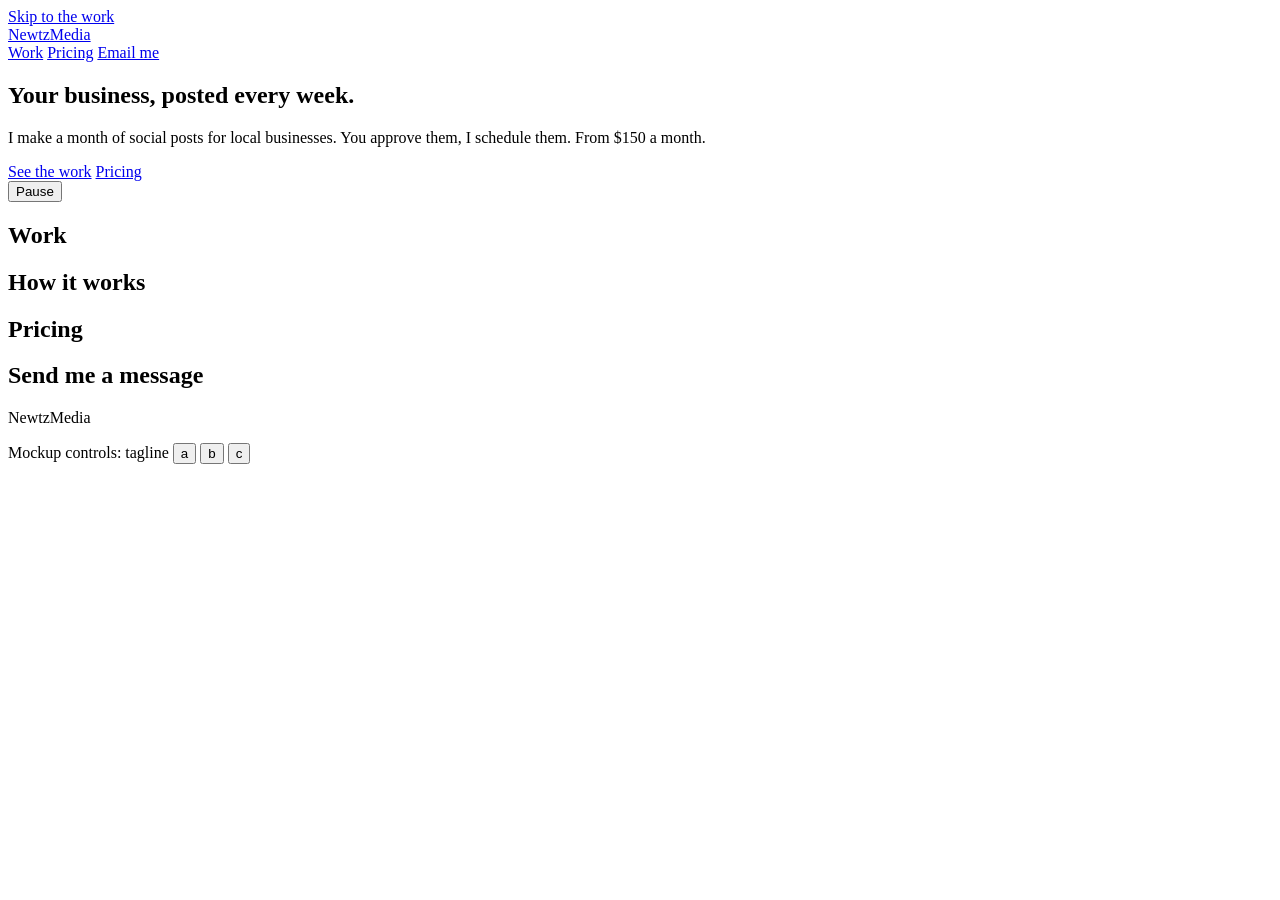
==== mockups/interactive.html @ 49160fe7 "Add the two page skeletons with shared mount points Same sections, hooks and scripts in both; only t" ====
<!doctype html>
<html lang="en" data-style="interactive">
<head>
<meta charset="utf-8">
<meta name="viewport" content="width=device-width, initial-scale=1">
<title>NewtzMedia</title>
<meta name="description" content="Social media posts for local businesses, for a monthly fee.">
<link rel="preconnect" href="https://fonts.googleapis.com">
<link rel="preconnect" href="https://fonts.gstatic.com" crossorigin>
<link href="https://fonts.googleapis.com/css2?family=Gabarito:wght@500;800&family=Figtree:wght@400;500;600&display=swap" rel="stylesheet">
<link rel="stylesheet" href="posts.css">
<link rel="stylesheet" href="interactive.css">
</head>
<body>
<a class="skip" href="#work">Skip to the work</a>

<header class="band" id="top">
  <div class="site-head">
    <a class="wordmark" href="#top">NewtzMedia</a>
    <nav aria-label="Site">
      <a href="#work">Work</a>
      <a href="#pricing">Pricing</a>
      <a class="btn" href="#contact">Email me</a>
    </nav>
  </div>

  <section class="hero" aria-labelledby="headline">
    <h1 id="headline" data-mount="headline">Your business, posted every week.</h1>
    <p class="subline" data-mount="subline">I make a month of social posts for local businesses. You approve them, I schedule them. From $150 a month.</p>
    <div class="hero__actions">
      <a class="btn" href="#work">See the work</a>
      <a class="btn btn--ghost" href="#pricing">Pricing</a>
    </div>

    <div class="hero__demo" data-hero>
      <div class="frame-card">
        <div class="phone">
          <div class="phone__screen" id="hero-panel" role="tabpanel" data-hero-frame></div>
        </div>
      </div>
      <div class="hero__pills" role="tablist" aria-label="Example customer" data-hero-pills></div>
      <button class="hero__toggle" type="button" data-hero-toggle>Pause</button>
    </div>
  </section>
</header>

<main>
  <section class="work" id="work" aria-labelledby="work-h" data-reveal>
    <h2 id="work-h">Work</h2>
    <div class="tabs tabs--customer" role="tablist" aria-label="Customer" data-customer-tabs></div>
    <div class="tabs tabs--platform" role="tablist" aria-label="Platform" data-platform-tabs></div>
    <div class="gallery" id="gallery" role="tabpanel"></div>
    <noscript><p>The sample posts need JavaScript to display. Email hello@newtzmedia.example and I will send them directly.</p></noscript>
  </section>

  <section class="how" id="how" aria-labelledby="how-h" data-reveal>
    <h2 id="how-h">How it works</h2>
    <ol class="steps" data-mount="steps"></ol>
  </section>

  <section class="pricing" id="pricing" aria-labelledby="pricing-h" data-reveal>
    <h2 id="pricing-h">Pricing</h2>
    <div class="tiers" data-mount="tiers"></div>
  </section>

  <section class="contact" id="contact" aria-labelledby="contact-h" data-reveal>
    <h2 id="contact-h">Send me a message</h2>
    <div data-mount="contact"></div>
  </section>
</main>

<footer class="site-foot">
  <span class="wordmark">NewtzMedia</span>
  <p data-mount="footer"></p>
</footer>

<dialog class="lightbox" data-lightbox aria-label="Post, larger">
  <button class="lightbox__close" type="button" data-close>Close</button>
  <div class="lightbox__body" data-lightbox-body></div>
</dialog>

<aside class="mock-controls" aria-label="Mockup controls">
  <span>Mockup controls: tagline</span>
  <button type="button" data-tagline="a" aria-pressed="true">a</button>
  <button type="button" data-tagline="b" aria-pressed="false">b</button>
  <button type="button" data-tagline="c" aria-pressed="false">c</button>
</aside>

<script src="content.js"></script>
<script src="logic.js"></script>
<script src="behavior.js"></script>
</body>
</html>
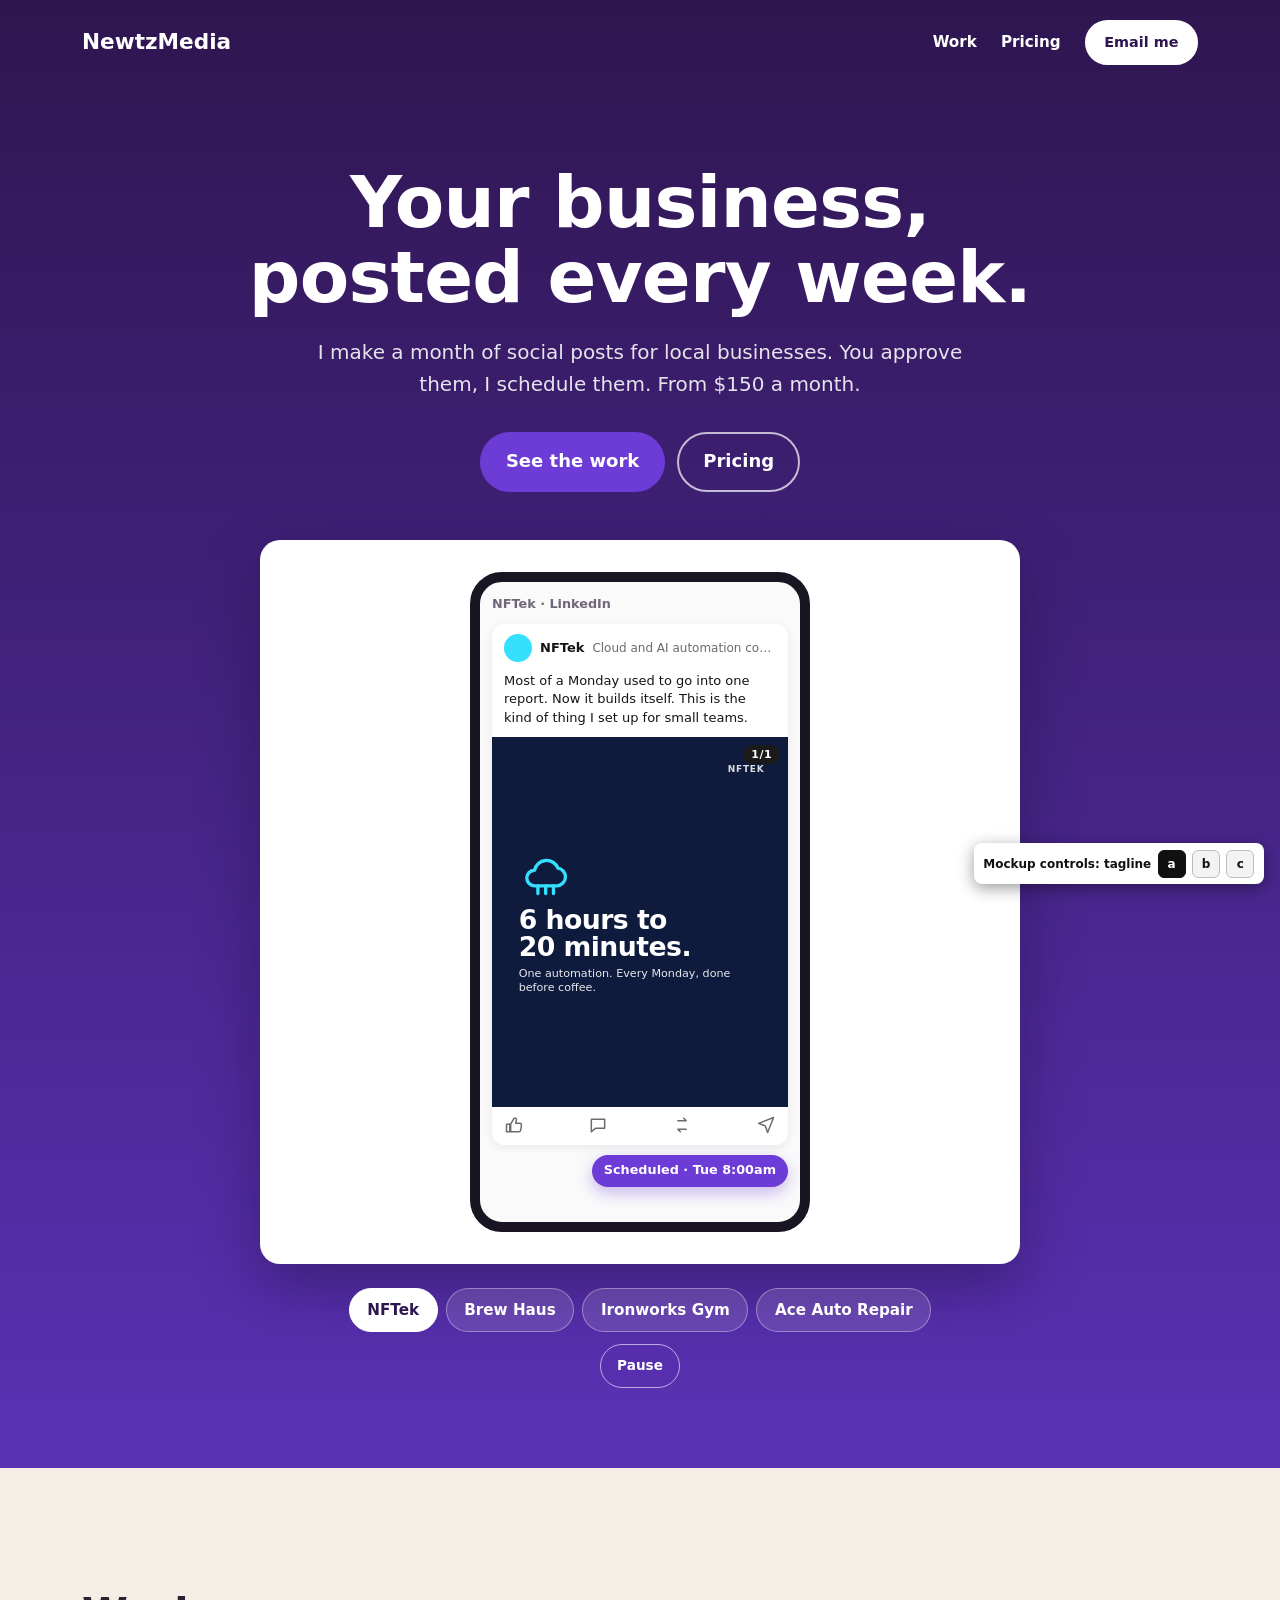
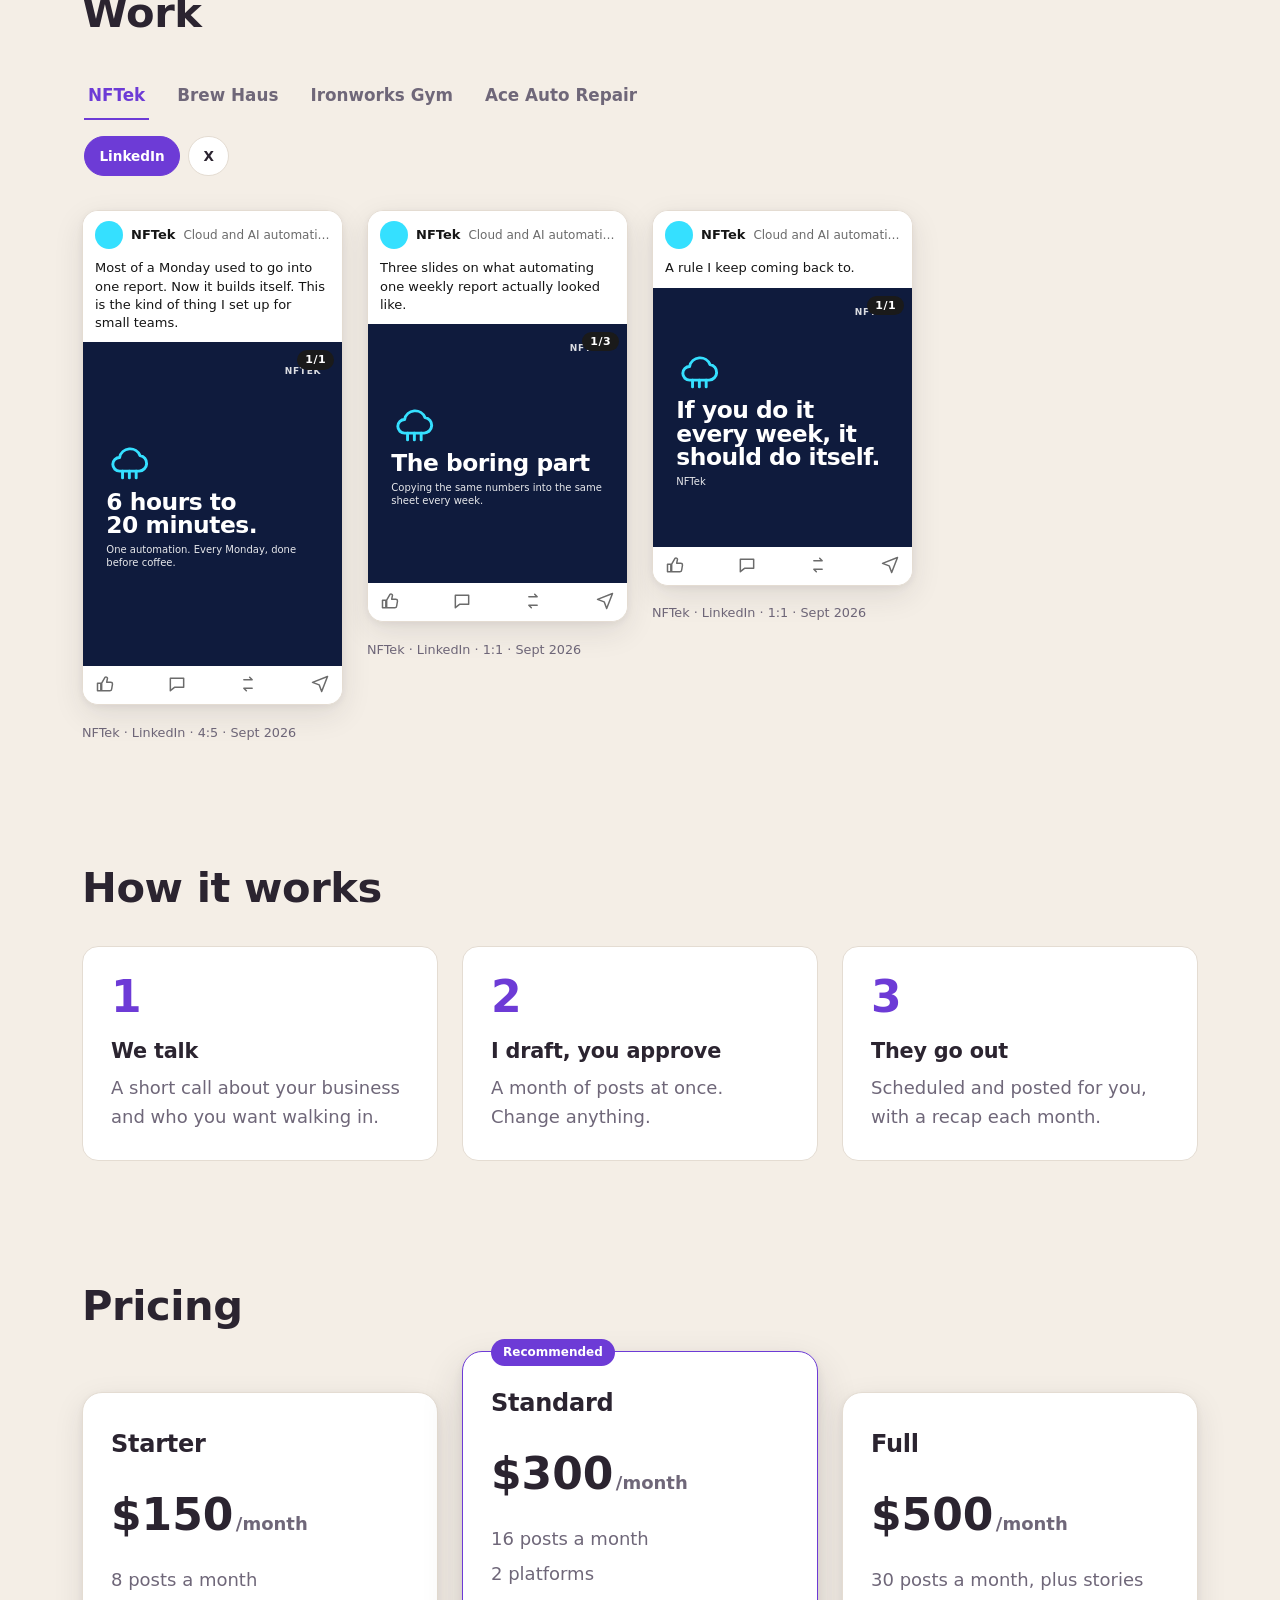
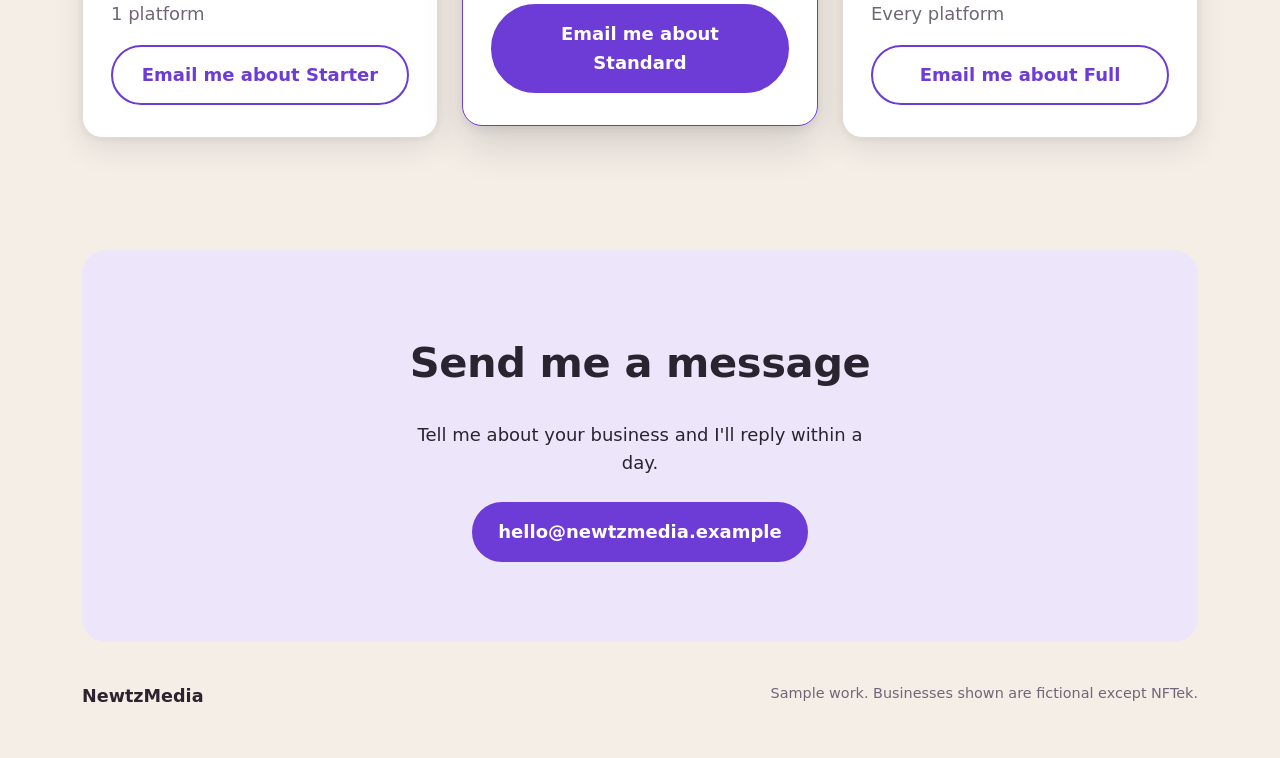
==== commit d9640937: "Apply Web Interface Guidelines review fixes and document how to view Co-Authored-By: Claude Fable 5." ====
--- a/mockups/interactive.html
+++ b/mockups/interactive.html
@@ -5,6 +5,7 @@
 <meta name="viewport" content="width=device-width, initial-scale=1">
 <title>NewtzMedia</title>
 <meta name="description" content="Social media posts for local businesses, for a monthly fee.">
+<meta name="theme-color" content="#2E1650">
 <link rel="preconnect" href="https://fonts.googleapis.com">
 <link rel="preconnect" href="https://fonts.gstatic.com" crossorigin>
 <link href="https://fonts.googleapis.com/css2?family=Gabarito:wght@500;800&family=Figtree:wght@400;500;600&display=swap" rel="stylesheet">
@@ -16,7 +17,7 @@
 
 <header class="band" id="top">
   <div class="site-head">
-    <a class="wordmark" href="#top">NewtzMedia</a>
+    <a class="wordmark" href="#top" translate="no">NewtzMedia</a>
     <nav aria-label="Site">
       <a href="#work">Work</a>
       <a href="#pricing">Pricing</a>
@@ -70,7 +71,7 @@
 </main>
 
 <footer class="site-foot">
-  <span class="wordmark">NewtzMedia</span>
+  <span class="wordmark" translate="no">NewtzMedia</span>
   <p data-mount="footer"></p>
 </footer>
 
--- a/mockups/posts.css
+++ b/mockups/posts.css
@@ -0,0 +1,90 @@
+/* posts.css - everything INSIDE a post: the platform chrome and the artwork.
+   Identical in both mockups. minimal.css and interactive.css never target
+   these classes (tests/pages.test.js enforces it). */
+
+/* ---- platform chrome: a real phone shows this in the system font ---- */
+.post {
+  --post-bg: #ffffff;
+  --post-ink: #151515;
+  --post-muted: #6b6b6b;
+  --post-line: #e6e6e6;
+  font-family: system-ui, -apple-system, "Segoe UI", Roboto, sans-serif;
+  font-size: 13px;
+  line-height: 1.4;
+  color: var(--post-ink);
+  background: var(--post-bg);
+  border-radius: 12px;
+  overflow: hidden;
+  text-align: left;
+}
+.post__head { display: flex; align-items: center; gap: 8px; padding: 10px 12px; }
+.post__avatar { width: 28px; height: 28px; border-radius: 50%; background: var(--av, #999); flex: none; }
+.post__name { font-weight: 600; white-space: nowrap; }
+.post__meta { color: var(--post-muted); font-size: 12px; overflow: hidden; text-overflow: ellipsis; white-space: nowrap; min-width: 0; }
+.post__text, .post__caption { margin: 0; padding: 0 12px 10px; }
+.post__caption strong { font-weight: 600; }
+.post__tags { color: #3a5fa8; }
+.post__actions { display: flex; gap: 14px; padding: 8px 12px 2px; color: var(--post-ink); }
+.post__icon { width: 20px; height: 20px; display: inline-block; }
+.post__icon svg { width: 100%; height: 100%; display: block; }
+.post--x .post__actions, .post--linkedin .post__actions {
+  color: var(--post-muted); justify-content: space-between; padding: 8px 12px 10px;
+}
+.post__linkcard { display: grid; gap: 2px; padding: 10px 12px; background: #f0f2f5; border-top: 1px solid var(--post-line); }
+.post__domain { font-size: 11px; letter-spacing: .04em; text-transform: uppercase; color: var(--post-muted); }
+.post__linktitle { font-weight: 600; }
+.post__btn { justify-self: start; margin-top: 6px; padding: 5px 10px; border-radius: 6px; background: #e4e6eb; font-weight: 600; font-size: 12px; }
+.post__doc { position: relative; }
+.post__pages, .post__story {
+  position: absolute; padding: 2px 8px; border-radius: 999px;
+  background: #1a1a1a; color: #fff; font-size: 11px; font-weight: 600; letter-spacing: .04em;
+}
+.post__pages { top: 8px; right: 8px; }
+.post__story { top: 10px; left: 10px; text-transform: uppercase; }
+
+/* ---- frames: the box the artwork sits in, at the ratio the platform shows ---- */
+.post__frame {
+  position: relative; overflow: hidden;
+  display: grid; place-items: center;
+  background: var(--art-bg);
+}
+.post__frame--4x5 { aspect-ratio: 4 / 5; }
+.post__frame--1x1 { aspect-ratio: 1; }
+.post__frame--9x16 { aspect-ratio: 9 / 16; }
+.post__frame--16x9 { aspect-ratio: 16 / 9; }
+.post--x .post__frame { margin: 0 12px 4px; border-radius: 12px; border: 1px solid var(--post-line); }
+
+/* ---- artwork: the same in both mockups and on every platform ---- */
+.art {
+  position: relative; width: 100%; height: 100%; box-sizing: border-box; padding: 9%;
+  display: flex; flex-direction: column; justify-content: center; gap: .45em;
+  background: var(--art-bg); color: var(--art-ink);
+  font-family: "Gabarito", system-ui, sans-serif;
+  container-type: inline-size;
+}
+/* X shows 16:9: keep the native ratio and let the same color fill the sides */
+.post__frame--16x9 .art { width: auto; height: 100%; aspect-ratio: 4 / 5; }
+.post__frame--16x9 .art--1x1 { aspect-ratio: 1; }
+.art__brand {
+  position: absolute; top: 7%; right: 8%;
+  font-size: clamp(9px, 3.6cqw, 13px); font-weight: 800; letter-spacing: .08em; text-transform: uppercase;
+  color: var(--art-ink); opacity: .85;
+}
+.art__motif { width: 22%; max-width: 72px; color: var(--art-accent); }
+.art__motif svg { display: block; width: 100%; height: auto; }
+.art__headline { margin: 0; font-weight: 800; font-size: clamp(16px, 11cqw, 44px); line-height: 1; letter-spacing: -.02em; text-wrap: balance; }
+.art__sub { margin: 0; font-weight: 500; font-size: clamp(10px, 4.6cqw, 16px); line-height: 1.3; opacity: .9; }
+.art--9x16 .art__headline { font-size: clamp(16px, 12cqw, 40px); }
+
+/* ---- mockup controls strip: not part of either design ---- */
+.mock-controls {
+  position: fixed; right: 1rem; bottom: 1rem; z-index: 20;
+  display: flex; gap: .4rem; align-items: center; padding: .4rem .6rem;
+  border-radius: 8px; background: #fff; color: #111;
+  font: 600 .75rem/1 system-ui, sans-serif; box-shadow: 0 4px 16px rgba(0, 0, 0, .4);
+}
+.mock-controls button {
+  font: inherit; min-width: 28px; height: 28px; border: 1px solid #bbb; border-radius: 6px;
+  background: #f3f3f3; color: #111; cursor: pointer;
+}
+.mock-controls button[aria-pressed="true"] { background: #111; color: #fff; border-color: #111; }
--- a/mockups/interactive.css
+++ b/mockups/interactive.css
@@ -0,0 +1,165 @@
+/* interactive.css - Style 2. Tokens, the purple band, the phone demo, pills,
+   the schedule chip signature, motion. Nothing inside .post. */
+:root {
+  color-scheme: light;
+  --linen: #F4EEE6;
+  --white: #FFFFFF;
+  --cocoa: #2B2430;
+  --muted: #6F6779;
+  --line: #E4DCD2;
+  --grape: #6D3BD6;
+  --aubergine: #2E1650;
+  --violet-2: #5A31B5;
+  --lilac: #EDE6FA;
+  --display: "Gabarito", system-ui, sans-serif;
+  --body: "Figtree", system-ui, sans-serif;
+  --swap-ms: 350;
+  --ease: cubic-bezier(.2, .7, .2, 1);
+  --step-0: clamp(1rem, 0.95rem + 0.3vw, 1.125rem);
+  --wrap: 1180px;
+  --pad: clamp(1rem, 4vw, 2rem);
+  --shadow: 0 10px 30px rgba(43, 36, 48, .10), 0 2px 6px rgba(43, 36, 48, .06);
+  --shadow-lift: 0 18px 40px rgba(43, 36, 48, .16), 0 4px 10px rgba(43, 36, 48, .08);
+}
+* { box-sizing: border-box; }
+button, .btn { touch-action: manipulation; }
+html { scroll-behavior: smooth; }
+html.reduced-motion { scroll-behavior: auto; }
+body { margin: 0; background: var(--linen); color: var(--cocoa); font-family: var(--body); font-size: var(--step-0); line-height: 1.6; -webkit-font-smoothing: antialiased; }
+a { color: var(--grape); }
+h1, h2, h3 { font-family: var(--display); font-weight: 800; margin: 0; letter-spacing: -.01em; text-wrap: balance; }
+p { margin: 0; }
+:focus-visible { outline: 2px solid var(--grape); outline-offset: 2px; }
+.band :focus-visible { outline-color: #fff; }
+.skip { position: absolute; left: 1rem; top: -3rem; padding: .5rem .75rem; background: var(--white); color: var(--cocoa); border-radius: 4px; z-index: 10; }
+.skip:focus { top: 1rem; }
+
+/* the purple band: header plus hero, like the reference */
+.band { background: linear-gradient(180deg, var(--aubergine) 0%, var(--violet-2) 100%); color: #fff; }
+.site-head { display: flex; justify-content: space-between; align-items: center; max-width: var(--wrap); margin: 0 auto; padding: 1.25rem var(--pad); }
+.wordmark { font-family: var(--display); font-weight: 800; font-size: 1.35rem; color: inherit; text-decoration: none; }
+.site-head nav { display: flex; gap: 1.5rem; align-items: center; }
+.site-head nav a { color: inherit; text-decoration: none; font-weight: 600; font-size: .95rem; padding: .5rem 0; }
+.btn { display: inline-block; padding: .85rem 1.5rem; border-radius: 999px; background: var(--grape); color: #fff; font-weight: 600; text-decoration: none; border: 2px solid var(--grape); transition: transform 150ms ease; }
+.btn:hover { transform: translateY(-1px); box-shadow: var(--shadow); }
+.btn--ghost { background: transparent; color: #fff; border-color: rgba(255, 255, 255, .7); }
+.site-head nav .btn { padding: .55rem 1.1rem; font-size: .9rem; background: #fff; color: var(--aubergine); border-color: #fff; }
+
+.hero { max-width: var(--wrap); margin: 0 auto; padding: clamp(2.5rem, 7vw, 5rem) var(--pad) clamp(3rem, 7vw, 5rem); text-align: center; }
+.hero h1 { font-size: clamp(2.4rem, 6vw, 4.5rem); line-height: 1.05; max-width: 18ch; margin: 0 auto; }
+.subline { max-width: 52ch; margin: 1.25rem auto 0; font-size: clamp(1.05rem, 1rem + .4vw, 1.25rem); color: rgba(255, 255, 255, .88); }
+.hero__actions { display: flex; gap: .75rem; justify-content: center; flex-wrap: wrap; margin-top: 2rem; }
+
+/* hero demo: a white framed card holding a phone-shaped feed */
+.hero__demo { margin: 3rem auto 0; max-width: 760px; }
+.frame-card { background: var(--white); border-radius: 20px; box-shadow: 0 24px 60px rgba(20, 8, 40, .35); padding: clamp(1rem, 3vw, 2rem); display: grid; place-items: center; }
+.phone { width: min(100%, 340px); border: 10px solid #1a1523; border-radius: 32px; background: #fafafa; overflow: hidden; }
+.phone__screen { position: relative; height: 640px; overflow: hidden; padding: 12px; color: var(--cocoa); transition: opacity 150ms ease; }
+.phone__screen.is-leaving { opacity: 0; }
+.hero-post { display: grid; gap: 10px; animation: slide-in 350ms var(--ease) backwards; }
+.hero-post__label { font-size: .8rem; font-weight: 600; color: var(--muted); text-align: left; }
+.hero-post .post { box-shadow: 0 2px 10px rgba(0, 0, 0, .08); }
+/* signature: the schedule chip pops in after the post lands */
+.chip { justify-self: end; padding: .35rem .75rem; border-radius: 999px; background: var(--grape); color: #fff; font-size: .8rem; font-weight: 600; box-shadow: 0 6px 16px rgba(109, 59, 214, .35); animation: pop-in 300ms var(--ease) 200ms backwards; }
+@keyframes slide-in { from { opacity: 0; transform: translateX(24px); } to { opacity: 1; transform: none; } }
+@keyframes pop-in { from { opacity: 0; transform: scale(.8); } to { opacity: 1; transform: none; } }
+.hero__pills { display: flex; gap: .5rem; justify-content: center; flex-wrap: wrap; margin-top: 1.5rem; }
+.hero__toggle { margin-top: .75rem; appearance: none; background: transparent; border: 1px solid rgba(255, 255, 255, .6); color: #fff; font: inherit; font-size: .85rem; font-weight: 600; padding: .45rem 1rem; border-radius: 999px; cursor: pointer; min-height: 44px; }
+.hero__toggle:hover { background: rgba(255, 255, 255, .12); }
+html.reduced-motion .hero__toggle { display: none; }
+html.reduced-motion .hero-post, html.reduced-motion .chip { animation: none; }
+html.reduced-motion .phone__screen { transition: none; }
+
+/* pills and tabs */
+.tab { appearance: none; font: inherit; font-weight: 600; font-size: .95rem; padding: .55rem 1.1rem; min-height: 44px; border-radius: 999px; border: 1px solid var(--line); background: var(--white); color: var(--cocoa); cursor: pointer; white-space: nowrap; }
+.tab:hover { background: var(--lilac); }
+.tab[aria-selected="true"] { background: var(--grape); color: #fff; border-color: var(--grape); }
+.hero__pills .tab { border-color: rgba(255, 255, 255, .35); background: rgba(255, 255, 255, .12); color: #fff; }
+.hero__pills .tab:hover { background: rgba(255, 255, 255, .22); }
+.hero__pills .tab[aria-selected="true"] { background: #fff; color: var(--aubergine); border-color: #fff; }
+
+main { max-width: var(--wrap); margin: 0 auto; padding: 0 var(--pad); }
+section { padding-top: clamp(4rem, 9vw, 7rem); }
+h2 { font-size: clamp(1.8rem, 3.5vw, 2.6rem); margin-bottom: 1.5rem; }
+
+/* work: customer tabs as underlined text, platform tabs as pills, white cards */
+.tabs { display: flex; gap: .5rem; overflow-x: auto; scrollbar-width: none; padding: 2px; }
+.tabs::-webkit-scrollbar { display: none; }
+.tabs--customer { gap: 1.5rem; }
+.tabs--customer .tab { border: 0; border-bottom: 2px solid transparent; border-radius: 0; background: none; padding: .6rem .25rem; font-size: 1.05rem; color: var(--muted); }
+.tabs--customer .tab:hover { color: var(--cocoa); background: none; }
+.tabs--customer .tab[aria-selected="true"] { color: var(--grape); border-bottom-color: var(--grape); background: none; }
+.tabs--platform { margin-top: .75rem; margin-bottom: 2rem; }
+.tabs--platform .tab { font-size: .85rem; padding: .4rem .9rem; min-height: 40px; }
+
+.gallery { display: grid; grid-template-columns: repeat(4, minmax(0, 1fr)); gap: 1.5rem; align-items: start; }
+.card { position: relative; }
+.card__post { position: relative; border-radius: 16px; border: 1px solid var(--line); background: var(--white); box-shadow: var(--shadow); transition: transform 200ms ease, opacity 350ms ease; animation: card-in 350ms var(--ease) backwards; }
+.card__post .post { border-radius: 15px; }
+.card:hover .card__post, .card:focus-within .card__post { transform: translateY(-4px); box-shadow: var(--shadow-lift); }
+@keyframes card-in { from { opacity: 0; transform: translateX(24px); } to { opacity: 1; transform: none; } }
+.gallery.is-swapping .card__post { opacity: 0; transform: translateX(-24px); }
+.card__marks { display: none; }
+.card__chip { position: absolute; left: 50%; bottom: -.8rem; transform: translate(-50%, 6px); opacity: 0; padding: .3rem .7rem; border-radius: 999px; background: var(--grape); color: #fff; font-size: .75rem; font-weight: 600; white-space: nowrap; box-shadow: 0 6px 16px rgba(109, 59, 214, .35); transition: opacity 200ms ease, transform 200ms ease; pointer-events: none; }
+.card:hover .card__chip, .card:focus-within .card__chip { opacity: 1; transform: translate(-50%, 0); }
+.card__meta { margin-top: 1.1rem; font-size: .8rem; color: var(--muted); }
+.card__open { position: absolute; inset: 0; background: none; border: 0; border-radius: 16px; cursor: zoom-in; }
+html.reduced-motion .card__post { animation: none; transition: none; }
+html.reduced-motion .card:hover .card__post { transform: none; }
+html.reduced-motion .card__chip { transition: none; }
+
+/* scroll reveals */
+[data-reveal] { opacity: 0; transform: translateY(16px); transition: opacity 500ms ease, transform 500ms ease; }
+[data-reveal].is-in { opacity: 1; transform: none; }
+html.reduced-motion [data-reveal] { opacity: 1; transform: none; transition: none; }
+
+/* how it works */
+.steps { list-style: none; margin: 0; padding: 0; counter-reset: step; display: grid; grid-template-columns: repeat(3, minmax(0, 1fr)); gap: 1.5rem; }
+.step { counter-increment: step; background: var(--white); border: 1px solid var(--line); border-radius: 16px; padding: 1.75rem; }
+.step::before { content: counter(step); display: block; font-family: var(--display); font-weight: 800; font-size: 2.75rem; line-height: 1; color: var(--grape); margin-bottom: 1rem; }
+.step h3 { font-size: 1.3rem; margin-bottom: .4rem; }
+.step p { color: var(--muted); }
+
+/* pricing */
+.tiers { display: grid; grid-template-columns: repeat(3, minmax(0, 1fr)); gap: 1.5rem; align-items: end; }
+.tier { position: relative; background: var(--white); border: 1px solid var(--line); border-radius: 20px; padding: 2rem 1.75rem; display: flex; flex-direction: column; gap: 1rem; box-shadow: var(--shadow); }
+.tier--recommended { border-color: var(--grape); transform: translateY(-12px); box-shadow: var(--shadow-lift); }
+.tier__badge { position: absolute; top: -.85rem; left: 1.75rem; padding: .25rem .75rem; border-radius: 999px; background: var(--grape); color: #fff; font-size: .75rem; font-weight: 600; }
+.tier h3 { font-size: 1.5rem; }
+.tier__price { font-family: var(--display); font-weight: 800; color: var(--muted); }
+.tier__price span { font-size: 2.75rem; color: var(--cocoa); margin-right: .15rem; }
+.tier ul { list-style: none; margin: 0; padding: 0; color: var(--muted); display: grid; gap: .35rem; }
+.tier .btn { margin-top: auto; text-align: center; }
+.tier:not(.tier--recommended) .btn { background: transparent; color: var(--grape); }
+
+/* contact and footer */
+.contact { margin-top: clamp(4rem, 9vw, 7rem); padding: clamp(3rem, 7vw, 5rem) var(--pad); background: var(--lilac); border-radius: 24px; text-align: center; }
+.contact p { color: var(--cocoa); max-width: 40ch; margin: 0 auto 1.5rem; }
+.site-foot { max-width: var(--wrap); margin: 0 auto; padding: 2.5rem var(--pad) 3rem; display: flex; justify-content: space-between; gap: 1rem; flex-wrap: wrap; color: var(--muted); font-size: .9rem; }
+.site-foot .wordmark { color: var(--cocoa); font-size: 1.1rem; }
+
+/* lightbox */
+.lightbox { border: 0; padding: 0; background: transparent; max-width: min(92vw, 520px); width: 100%; overscroll-behavior: contain; }
+.lightbox::backdrop { background: rgba(46, 22, 80, .75); backdrop-filter: blur(4px); }
+.lightbox[open] { animation: lb-in 250ms var(--ease) backwards; }
+@keyframes lb-in { from { opacity: 0; transform: scale(.96); } to { opacity: 1; transform: none; } }
+html.reduced-motion .lightbox[open] { animation: none; }
+.lightbox__close { display: block; margin: 0 0 .75rem auto; appearance: none; background: #fff; border: 0; color: var(--cocoa); font: inherit; font-weight: 600; padding: .5rem 1rem; border-radius: 999px; cursor: pointer; min-height: 44px; }
+.lightbox__close:hover { background: var(--lilac); }
+.lightbox .card__post { animation: none; }
+.lightbox .card__chip { opacity: 1; transform: translate(-50%, 0); }
+.lightbox .card__meta { color: #fff; }
+
+/* responsive */
+@media (max-width: 1100px) { .gallery { grid-template-columns: repeat(2, minmax(0, 1fr)); } }
+@media (max-width: 900px) {
+  .steps, .tiers { grid-template-columns: 1fr; align-items: stretch; }
+  .tier--recommended { transform: none; }
+  .phone__screen { height: 600px; }
+}
+@media (max-width: 560px) {
+  .gallery { grid-template-columns: 1fr; }
+  .site-head nav { gap: .75rem; }
+  .site-head nav a:not(.btn) { display: none; }
+  .tabs--customer { gap: 1rem; }
+}
